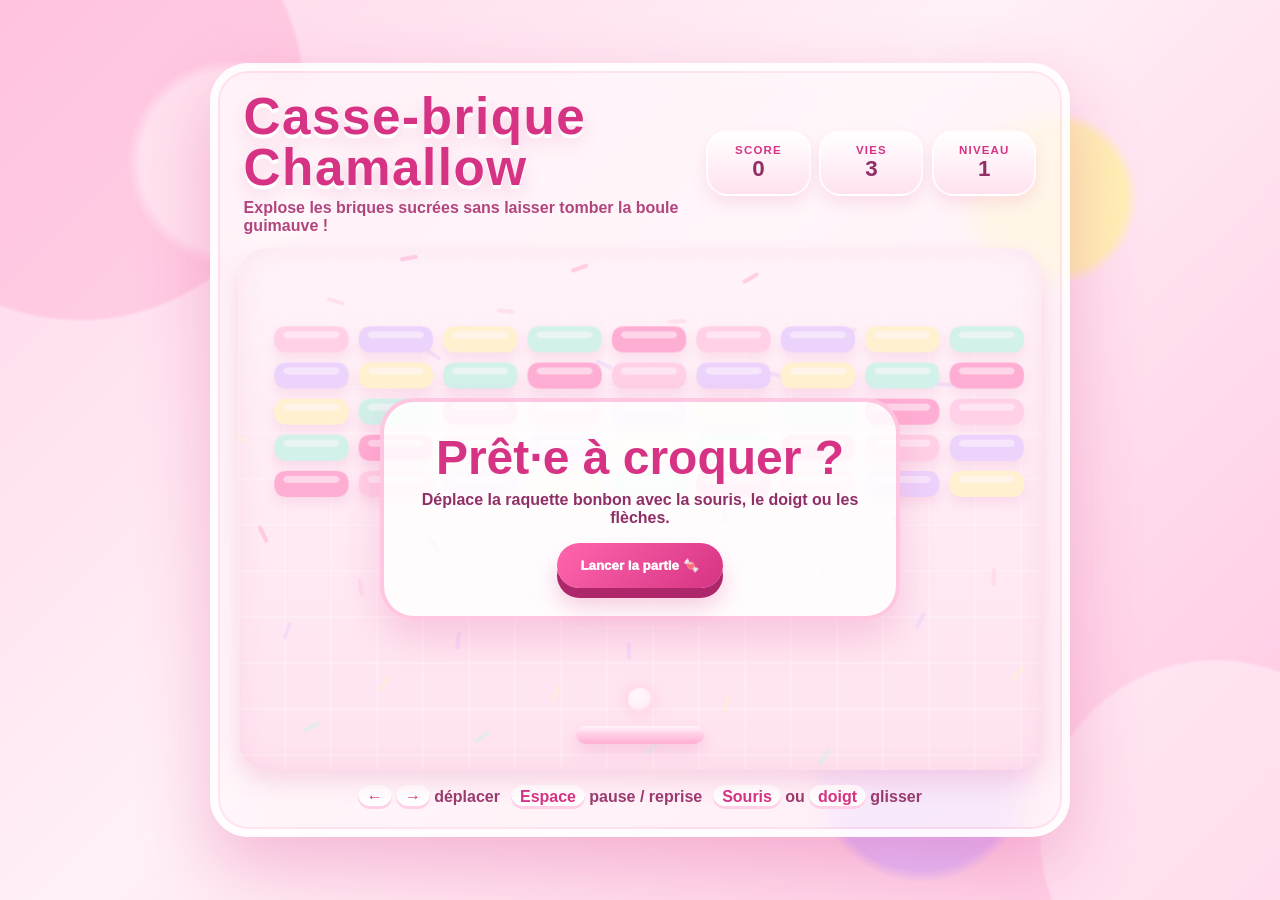
==== index.html @ 168cb3eb "Add candy marshmallow brick breaker page" ====
<!DOCTYPE html>
<html lang="fr">
<head>
  <meta charset="UTF-8" />
  <meta name="viewport" content="width=device-width, initial-scale=1.0" />
  <title>Casse-brique Chamallow</title>
  <style>
    :root {
      --pink-100: #fff0f7;
      --pink-200: #ffd6ea;
      --pink-300: #ffafd4;
      --pink-500: #ff66ad;
      --pink-700: #d63384;
      --mallow: #fff9fb;
      --mint: #9ff3dc;
      --lemon: #fff3a6;
      --lavender: #d8b4ff;
      --shadow: rgba(214, 51, 132, 0.28);
    }

    * {
      box-sizing: border-box;
    }

    body {
      margin: 0;
      min-height: 100vh;
      overflow: hidden;
      display: grid;
      place-items: center;
      font-family: "Trebuchet MS", "Segoe UI", sans-serif;
      color: #8f2f66;
      background:
        radial-gradient(circle at 18% 18%, rgba(255, 255, 255, 0.9) 0 7%, transparent 8%),
        radial-gradient(circle at 82% 22%, rgba(255, 243, 166, 0.8) 0 6%, transparent 7%),
        radial-gradient(circle at 72% 86%, rgba(216, 180, 255, 0.7) 0 8%, transparent 9%),
        linear-gradient(135deg, #ffd6ea 0%, #fff0f7 45%, #ffc7e2 100%);
    }

    body::before,
    body::after {
      content: "";
      position: fixed;
      inset: auto;
      border-radius: 999px;
      filter: blur(1px);
      opacity: 0.75;
      pointer-events: none;
    }

    body::before {
      width: 28rem;
      height: 28rem;
      left: -9rem;
      top: -8rem;
      background: rgba(255, 102, 173, 0.22);
    }

    body::after {
      width: 22rem;
      height: 22rem;
      right: -7rem;
      bottom: -7rem;
      background: rgba(255, 255, 255, 0.52);
    }

    .game-card {
      width: min(94vw, 860px);
      padding: 1.25rem;
      border: 8px solid rgba(255, 255, 255, 0.72);
      border-radius: 38px;
      background: rgba(255, 249, 251, 0.72);
      box-shadow: 0 28px 70px var(--shadow), inset 0 0 0 2px rgba(255, 102, 173, 0.12);
      backdrop-filter: blur(12px);
      position: relative;
      z-index: 1;
    }

    header {
      display: flex;
      justify-content: space-between;
      gap: 1rem;
      align-items: center;
      margin-bottom: 0.8rem;
      padding: 0 0.35rem;
    }

    h1 {
      margin: 0;
      line-height: 1;
      font-size: clamp(1.8rem, 4vw, 3.3rem);
      color: var(--pink-700);
      text-shadow: 0 4px 0 #fff, 0 9px 18px rgba(214, 51, 132, 0.18);
      letter-spacing: 0.03em;
    }

    .subtitle {
      margin: 0.35rem 0 0;
      font-weight: 700;
      color: #b1457e;
    }

    .stats {
      display: grid;
      grid-template-columns: repeat(3, minmax(70px, 1fr));
      gap: 0.55rem;
      min-width: min(330px, 45vw);
    }

    .stat {
      padding: 0.75rem 0.85rem;
      text-align: center;
      border-radius: 22px;
      background: linear-gradient(180deg, #fff, #ffe1ef);
      box-shadow: 0 8px 16px rgba(214, 51, 132, 0.12);
      border: 2px solid rgba(255, 255, 255, 0.8);
    }

    .stat span {
      display: block;
      font-size: 0.72rem;
      text-transform: uppercase;
      letter-spacing: 0.1em;
      font-weight: 900;
      color: #d63384;
    }

    .stat strong {
      font-size: 1.4rem;
    }

    .canvas-wrap {
      position: relative;
      border-radius: 30px;
      overflow: hidden;
      background:
        linear-gradient(rgba(255, 255, 255, 0.35) 2px, transparent 2px),
        linear-gradient(90deg, rgba(255, 255, 255, 0.35) 2px, transparent 2px),
        linear-gradient(180deg, #fff8fc 0%, #ffd4e8 100%);
      background-size: 46px 46px, 46px 46px, auto;
      box-shadow: inset 0 0 28px rgba(214, 51, 132, 0.18), 0 12px 25px rgba(214, 51, 132, 0.16);
    }

    canvas {
      width: 100%;
      display: block;
      touch-action: none;
      cursor: none;
    }

    .overlay {
      position: absolute;
      inset: 0;
      display: grid;
      place-items: center;
      padding: 1rem;
      text-align: center;
      background: rgba(255, 240, 247, 0.52);
      transition: opacity 0.2s ease;
    }

    .overlay.hidden {
      opacity: 0;
      pointer-events: none;
    }

    .bubble {
      max-width: 520px;
      padding: 1.7rem;
      border-radius: 34px;
      background: rgba(255, 255, 255, 0.86);
      border: 4px solid rgba(255, 175, 212, 0.7);
      box-shadow: 0 18px 38px rgba(214, 51, 132, 0.18);
    }

    .bubble h2 {
      margin: 0 0 0.4rem;
      font-size: clamp(1.8rem, 5vw, 3rem);
      color: var(--pink-700);
    }

    .bubble p {
      margin: 0.35rem 0 1rem;
      font-weight: 800;
    }

    button {
      border: 0;
      border-radius: 999px;
      padding: 0.95rem 1.45rem;
      font-weight: 950;
      color: #fff;
      background: linear-gradient(135deg, #ff66ad, #d63384);
      box-shadow: 0 10px 0 #ad276a, 0 18px 25px rgba(214, 51, 132, 0.25);
      cursor: pointer;
      transform: translateY(0);
      transition: transform 0.12s ease, box-shadow 0.12s ease;
    }

    button:active {
      transform: translateY(7px);
      box-shadow: 0 3px 0 #ad276a, 0 9px 16px rgba(214, 51, 132, 0.22);
    }

    .controls {
      display: flex;
      flex-wrap: wrap;
      gap: 0.7rem;
      justify-content: center;
      margin-top: 0.9rem;
      font-weight: 900;
      color: #9a3b6f;
    }

    .key {
      display: inline-flex;
      align-items: center;
      justify-content: center;
      min-width: 2rem;
      padding: 0.2rem 0.55rem;
      border-radius: 12px;
      background: #fff;
      box-shadow: inset 0 -3px 0 #ffd0e6;
      color: var(--pink-700);
    }

    @media (max-width: 720px) {
      body {
        overflow: auto;
        padding: 1rem 0;
      }

      header {
        flex-direction: column;
        text-align: center;
      }

      .stats {
        width: 100%;
        min-width: 0;
      }
    }
  </style>
</head>
<body>
  <main class="game-card" aria-label="Jeu casse-brique rose bonbon et chamallow">
    <header>
      <div>
        <h1>Casse-brique Chamallow</h1>
        <p class="subtitle">Explose les briques sucrées sans laisser tomber la boule guimauve !</p>
      </div>
      <section class="stats" aria-label="Statistiques de partie">
        <div class="stat"><span>Score</span><strong id="score">0</strong></div>
        <div class="stat"><span>Vies</span><strong id="lives">3</strong></div>
        <div class="stat"><span>Niveau</span><strong id="level">1</strong></div>
      </section>
    </header>

    <section class="canvas-wrap">
      <canvas id="game" width="800" height="520" aria-label="Zone de jeu casse-brique"></canvas>
      <div class="overlay" id="overlay">
        <div class="bubble">
          <h2 id="overlay-title">Prêt·e à croquer ?</h2>
          <p id="overlay-text">Déplace la raquette bonbon avec la souris, le doigt ou les flèches.</p>
          <button id="start-button" type="button">Lancer la partie 🍬</button>
        </div>
      </div>
    </section>

    <div class="controls" aria-label="Contrôles">
      <span><span class="key">←</span> <span class="key">→</span> déplacer</span>
      <span><span class="key">Espace</span> pause / reprise</span>
      <span><span class="key">Souris</span> ou <span class="key">doigt</span> glisser</span>
    </div>
  </main>

  <script>
    const canvas = document.querySelector("#game");
    const ctx = canvas.getContext("2d");
    const scoreEl = document.querySelector("#score");
    const livesEl = document.querySelector("#lives");
    const levelEl = document.querySelector("#level");
    const overlay = document.querySelector("#overlay");
    const overlayTitle = document.querySelector("#overlay-title");
    const overlayText = document.querySelector("#overlay-text");
    const startButton = document.querySelector("#start-button");

    const candyColors = ["#ff66ad", "#ffafd4", "#d8b4ff", "#fff3a6", "#9ff3dc"];
    const state = {
      score: 0,
      lives: 3,
      level: 1,
      running: false,
      paused: false,
      rightPressed: false,
      leftPressed: false,
    };

    const paddle = {
      width: 128,
      height: 18,
      x: canvas.width / 2 - 64,
      y: canvas.height - 44,
      speed: 9,
    };

    const ball = {
      x: canvas.width / 2,
      y: canvas.height - 70,
      radius: 12,
      dx: 4,
      dy: -4,
    };

    let bricks = [];
    const brickSettings = {
      rows: 5,
      cols: 9,
      width: 74,
      height: 26,
      padding: 10,
      offsetTop: 78,
      offsetLeft: 36,
    };

    function resetBall() {
      ball.x = canvas.width / 2;
      ball.y = canvas.height - 70;
      ball.dx = (Math.random() > 0.5 ? 1 : -1) * (4 + state.level * 0.35);
      ball.dy = -(4 + state.level * 0.25);
      paddle.x = canvas.width / 2 - paddle.width / 2;
    }

    function makeBricks() {
      bricks = [];
      brickSettings.rows = Math.min(7, 4 + state.level);
      for (let row = 0; row < brickSettings.rows; row += 1) {
        for (let col = 0; col < brickSettings.cols; col += 1) {
          const x = brickSettings.offsetLeft + col * (brickSettings.width + brickSettings.padding);
          const y = brickSettings.offsetTop + row * (brickSettings.height + brickSettings.padding);
          bricks.push({
            x,
            y,
            status: 1,
            color: candyColors[(row + col + state.level) % candyColors.length],
            points: (brickSettings.rows - row) * 10,
          });
        }
      }
    }

    function drawRoundedRect(x, y, width, height, radius) {
      ctx.beginPath();
      ctx.moveTo(x + radius, y);
      ctx.lineTo(x + width - radius, y);
      ctx.quadraticCurveTo(x + width, y, x + width, y + radius);
      ctx.lineTo(x + width, y + height - radius);
      ctx.quadraticCurveTo(x + width, y + height, x + width - radius, y + height);
      ctx.lineTo(x + radius, y + height);
      ctx.quadraticCurveTo(x, y + height, x, y + height - radius);
      ctx.lineTo(x, y + radius);
      ctx.quadraticCurveTo(x, y, x + radius, y);
      ctx.closePath();
    }

    function drawCandySprinkles() {
      ctx.save();
      ctx.globalAlpha = 0.55;
      for (let i = 0; i < 40; i += 1) {
        const x = (i * 97) % canvas.width;
        const y = (i * 53) % canvas.height;
        ctx.translate(x, y);
        ctx.rotate((i * 17) * Math.PI / 180);
        ctx.fillStyle = candyColors[i % candyColors.length];
        drawRoundedRect(-9, -2, 18, 4, 2);
        ctx.fill();
        ctx.setTransform(1, 0, 0, 1, 0, 0);
      }
      ctx.restore();
    }

    function drawBricks() {
      bricks.forEach((brick) => {
        if (!brick.status) return;
        ctx.save();
        ctx.shadowColor = "rgba(214, 51, 132, 0.22)";
        ctx.shadowBlur = 12;
        ctx.shadowOffsetY = 6;
        drawRoundedRect(brick.x, brick.y, brickSettings.width, brickSettings.height, 13);
        ctx.fillStyle = brick.color;
        ctx.fill();
        ctx.shadowColor = "transparent";
        ctx.globalAlpha = 0.55;
        ctx.fillStyle = "#fff";
        drawRoundedRect(brick.x + 9, brick.y + 5, brickSettings.width - 18, 7, 5);
        ctx.fill();
        ctx.restore();
      });
    }

    function drawPaddle() {
      const gradient = ctx.createLinearGradient(paddle.x, paddle.y, paddle.x, paddle.y + paddle.height);
      gradient.addColorStop(0, "#fff");
      gradient.addColorStop(0.45, "#ffafd4");
      gradient.addColorStop(1, "#ff66ad");
      ctx.save();
      ctx.shadowColor = "rgba(214, 51, 132, 0.35)";
      ctx.shadowBlur = 16;
      ctx.shadowOffsetY = 7;
      drawRoundedRect(paddle.x, paddle.y, paddle.width, paddle.height, 12);
      ctx.fillStyle = gradient;
      ctx.fill();
      ctx.restore();
    }

    function drawBall() {
      const glow = ctx.createRadialGradient(ball.x - 4, ball.y - 6, 2, ball.x, ball.y, ball.radius + 8);
      glow.addColorStop(0, "#ffffff");
      glow.addColorStop(0.5, "#fff0f7");
      glow.addColorStop(1, "#ff66ad");
      ctx.save();
      ctx.shadowColor = "rgba(255, 102, 173, 0.6)";
      ctx.shadowBlur = 18;
      ctx.beginPath();
      ctx.arc(ball.x, ball.y, ball.radius, 0, Math.PI * 2);
      ctx.fillStyle = glow;
      ctx.fill();
      ctx.closePath();
      ctx.restore();
    }

    function drawScene() {
      ctx.clearRect(0, 0, canvas.width, canvas.height);
      drawCandySprinkles();
      drawBricks();
      drawPaddle();
      drawBall();
    }

    function collisionDetection() {
      bricks.forEach((brick) => {
        if (!brick.status) return;
        const hitX = ball.x > brick.x && ball.x < brick.x + brickSettings.width;
        const hitY = ball.y > brick.y && ball.y < brick.y + brickSettings.height;
        if (hitX && hitY) {
          ball.dy = -ball.dy;
          brick.status = 0;
          state.score += brick.points;
          updateStats();
        }
      });

      if (bricks.every((brick) => !brick.status)) {
        state.level += 1;
        updateStats();
        makeBricks();
        resetBall();
        showOverlay("Délicieux niveau !", "Encore plus de briques chamallow arrivent...", "Continuer 🍭");
        state.running = false;
      }
    }

    function updateStats() {
      scoreEl.textContent = state.score;
      livesEl.textContent = state.lives;
      levelEl.textContent = state.level;
    }

    function move() {
      if (state.rightPressed) {
        paddle.x = Math.min(canvas.width - paddle.width, paddle.x + paddle.speed);
      }
      if (state.leftPressed) {
        paddle.x = Math.max(0, paddle.x - paddle.speed);
      }

      ball.x += ball.dx;
      ball.y += ball.dy;

      if (ball.x + ball.radius > canvas.width || ball.x - ball.radius < 0) {
        ball.dx = -ball.dx;
      }
      if (ball.y - ball.radius < 0) {
        ball.dy = -ball.dy;
      }

      const touchesPaddle =
        ball.y + ball.radius > paddle.y &&
        ball.x > paddle.x &&
        ball.x < paddle.x + paddle.width;

      if (touchesPaddle) {
        const hitPoint = (ball.x - (paddle.x + paddle.width / 2)) / (paddle.width / 2);
        ball.dx = hitPoint * (6 + state.level * 0.35);
        ball.dy = -Math.abs(ball.dy);
      } else if (ball.y + ball.radius > canvas.height) {
        state.lives -= 1;
        updateStats();
        if (state.lives <= 0) {
          showOverlay("Oh non, tout a fondu !", `Score final : ${state.score}. Retente ta chance sucrée.`, "Rejouer 🍡");
          state.score = 0;
          state.lives = 3;
          state.level = 1;
          makeBricks();
          resetBall();
          updateStats();
          state.running = false;
        } else {
          resetBall();
        }
      }
    }

    function loop() {
      drawScene();
      if (state.running && !state.paused) {
        collisionDetection();
        move();
      }
      requestAnimationFrame(loop);
    }

    function showOverlay(title, text, buttonLabel) {
      overlayTitle.textContent = title;
      overlayText.textContent = text;
      startButton.textContent = buttonLabel;
      overlay.classList.remove("hidden");
    }

    function startGame() {
      state.running = true;
      state.paused = false;
      overlay.classList.add("hidden");
    }

    function setPaddleFromClientX(clientX) {
      const rect = canvas.getBoundingClientRect();
      const scaleX = canvas.width / rect.width;
      const x = (clientX - rect.left) * scaleX;
      paddle.x = Math.max(0, Math.min(canvas.width - paddle.width, x - paddle.width / 2));
    }

    document.addEventListener("keydown", (event) => {
      if (event.key === "ArrowRight") state.rightPressed = true;
      if (event.key === "ArrowLeft") state.leftPressed = true;
      if (event.code === "Space") {
        event.preventDefault();
        if (!state.running) {
          startGame();
        } else {
          state.paused = !state.paused;
          if (state.paused) showOverlay("Pause chamallow", "Appuie sur Espace ou sur le bouton pour repartir.", "Reprendre 🍬");
          if (!state.paused) overlay.classList.add("hidden");
        }
      }
    });

    document.addEventListener("keyup", (event) => {
      if (event.key === "ArrowRight") state.rightPressed = false;
      if (event.key === "ArrowLeft") state.leftPressed = false;
    });

    canvas.addEventListener("mousemove", (event) => setPaddleFromClientX(event.clientX));
    canvas.addEventListener("touchmove", (event) => {
      event.preventDefault();
      setPaddleFromClientX(event.touches[0].clientX);
    }, { passive: false });
    startButton.addEventListener("click", startGame);

    makeBricks();
    resetBall();
    updateStats();
    loop();
  </script>
</body>
</html>
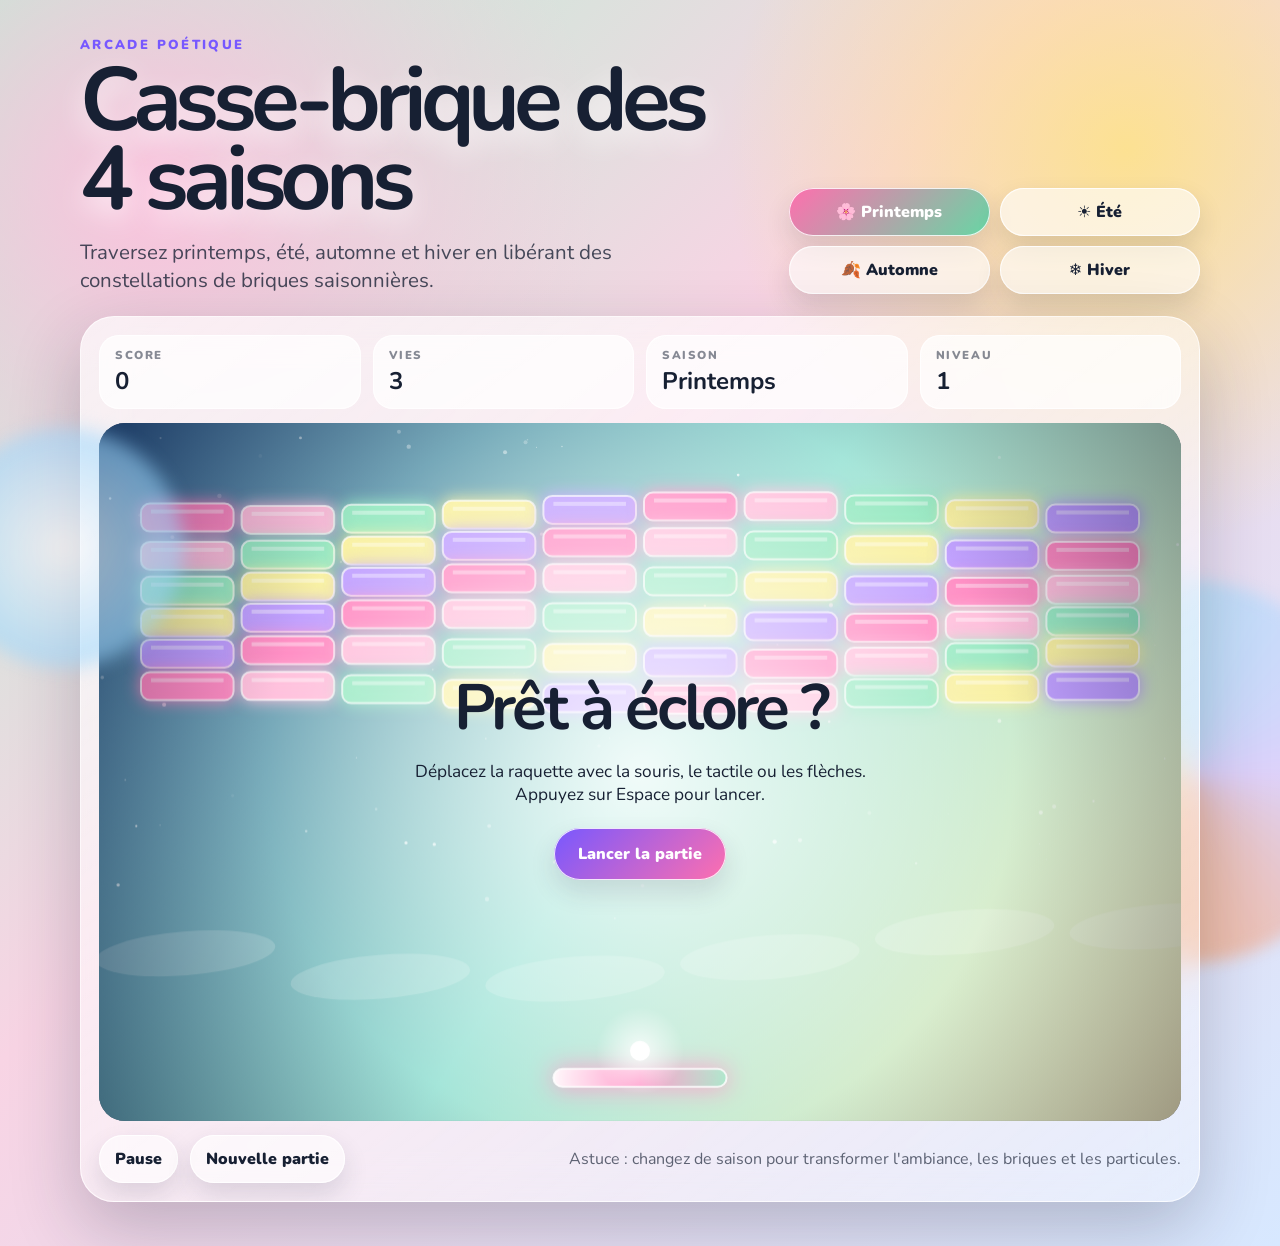
==== commit e1b032c5: "Create four seasons brick breaker game" ====
--- a/index.html
+++ b/index.html
@@ -1,576 +1,54 @@
-<!DOCTYPE html>
+<!doctype html>
 <html lang="fr">
-<head>
-  <meta charset="UTF-8" />
-  <meta name="viewport" content="width=device-width, initial-scale=1.0" />
-  <title>Casse-brique Chamallow</title>
-  <style>
-    :root {
-      --pink-100: #fff0f7;
-      --pink-200: #ffd6ea;
-      --pink-300: #ffafd4;
-      --pink-500: #ff66ad;
-      --pink-700: #d63384;
-      --mallow: #fff9fb;
-      --mint: #9ff3dc;
-      --lemon: #fff3a6;
-      --lavender: #d8b4ff;
-      --shadow: rgba(214, 51, 132, 0.28);
-    }
+  <head>
+    <meta charset="utf-8" />
+    <meta name="viewport" content="width=device-width, initial-scale=1" />
+    <title>Casse-brique des 4 saisons</title>
+    <link rel="preconnect" href="https://fonts.googleapis.com" />
+    <link rel="preconnect" href="https://fonts.gstatic.com" crossorigin />
+    <link href="https://fonts.googleapis.com/css2?family=Nunito:wght@400;700;900&display=swap" rel="stylesheet" />
+    <link rel="stylesheet" href="styles.css" />
+  </head>
+  <body>
+    <main class="shell">
+      <section class="hero" aria-labelledby="game-title">
+        <div>
+          <p class="eyebrow">Arcade poétique</p>
+          <h1 id="game-title">Casse-brique des 4 saisons</h1>
+          <p class="intro">
+            Traversez printemps, été, automne et hiver en libérant des constellations de briques saisonnières.
+          </p>
+        </div>
+        <div class="season-selector" aria-label="Choisir une saison">
+          <button class="season-pill active" data-season="spring">🌸 Printemps</button>
+          <button class="season-pill" data-season="summer">☀️ Été</button>
+          <button class="season-pill" data-season="autumn">🍂 Automne</button>
+          <button class="season-pill" data-season="winter">❄️ Hiver</button>
+        </div>
+      </section>
 
-    * {
-      box-sizing: border-box;
-    }
-
-    body {
-      margin: 0;
-      min-height: 100vh;
-      overflow: hidden;
-      display: grid;
-      place-items: center;
-      font-family: "Trebuchet MS", "Segoe UI", sans-serif;
-      color: #8f2f66;
-      background:
-        radial-gradient(circle at 18% 18%, rgba(255, 255, 255, 0.9) 0 7%, transparent 8%),
-        radial-gradient(circle at 82% 22%, rgba(255, 243, 166, 0.8) 0 6%, transparent 7%),
-        radial-gradient(circle at 72% 86%, rgba(216, 180, 255, 0.7) 0 8%, transparent 9%),
-        linear-gradient(135deg, #ffd6ea 0%, #fff0f7 45%, #ffc7e2 100%);
-    }
-
-    body::before,
-    body::after {
-      content: "";
-      position: fixed;
-      inset: auto;
-      border-radius: 999px;
-      filter: blur(1px);
-      opacity: 0.75;
-      pointer-events: none;
-    }
-
-    body::before {
-      width: 28rem;
-      height: 28rem;
-      left: -9rem;
-      top: -8rem;
-      background: rgba(255, 102, 173, 0.22);
-    }
-
-    body::after {
-      width: 22rem;
-      height: 22rem;
-      right: -7rem;
-      bottom: -7rem;
-      background: rgba(255, 255, 255, 0.52);
-    }
-
-    .game-card {
-      width: min(94vw, 860px);
-      padding: 1.25rem;
-      border: 8px solid rgba(255, 255, 255, 0.72);
-      border-radius: 38px;
-      background: rgba(255, 249, 251, 0.72);
-      box-shadow: 0 28px 70px var(--shadow), inset 0 0 0 2px rgba(255, 102, 173, 0.12);
-      backdrop-filter: blur(12px);
-      position: relative;
-      z-index: 1;
-    }
-
-    header {
-      display: flex;
-      justify-content: space-between;
-      gap: 1rem;
-      align-items: center;
-      margin-bottom: 0.8rem;
-      padding: 0 0.35rem;
-    }
-
-    h1 {
-      margin: 0;
-      line-height: 1;
-      font-size: clamp(1.8rem, 4vw, 3.3rem);
-      color: var(--pink-700);
-      text-shadow: 0 4px 0 #fff, 0 9px 18px rgba(214, 51, 132, 0.18);
-      letter-spacing: 0.03em;
-    }
-
-    .subtitle {
-      margin: 0.35rem 0 0;
-      font-weight: 700;
-      color: #b1457e;
-    }
-
-    .stats {
-      display: grid;
-      grid-template-columns: repeat(3, minmax(70px, 1fr));
-      gap: 0.55rem;
-      min-width: min(330px, 45vw);
-    }
-
-    .stat {
-      padding: 0.75rem 0.85rem;
-      text-align: center;
-      border-radius: 22px;
-      background: linear-gradient(180deg, #fff, #ffe1ef);
-      box-shadow: 0 8px 16px rgba(214, 51, 132, 0.12);
-      border: 2px solid rgba(255, 255, 255, 0.8);
-    }
-
-    .stat span {
-      display: block;
-      font-size: 0.72rem;
-      text-transform: uppercase;
-      letter-spacing: 0.1em;
-      font-weight: 900;
-      color: #d63384;
-    }
-
-    .stat strong {
-      font-size: 1.4rem;
-    }
-
-    .canvas-wrap {
-      position: relative;
-      border-radius: 30px;
-      overflow: hidden;
-      background:
-        linear-gradient(rgba(255, 255, 255, 0.35) 2px, transparent 2px),
-        linear-gradient(90deg, rgba(255, 255, 255, 0.35) 2px, transparent 2px),
-        linear-gradient(180deg, #fff8fc 0%, #ffd4e8 100%);
-      background-size: 46px 46px, 46px 46px, auto;
-      box-shadow: inset 0 0 28px rgba(214, 51, 132, 0.18), 0 12px 25px rgba(214, 51, 132, 0.16);
-    }
-
-    canvas {
-      width: 100%;
-      display: block;
-      touch-action: none;
-      cursor: none;
-    }
-
-    .overlay {
-      position: absolute;
-      inset: 0;
-      display: grid;
-      place-items: center;
-      padding: 1rem;
-      text-align: center;
-      background: rgba(255, 240, 247, 0.52);
-      transition: opacity 0.2s ease;
-    }
-
-    .overlay.hidden {
-      opacity: 0;
-      pointer-events: none;
-    }
-
-    .bubble {
-      max-width: 520px;
-      padding: 1.7rem;
-      border-radius: 34px;
-      background: rgba(255, 255, 255, 0.86);
-      border: 4px solid rgba(255, 175, 212, 0.7);
-      box-shadow: 0 18px 38px rgba(214, 51, 132, 0.18);
-    }
-
-    .bubble h2 {
-      margin: 0 0 0.4rem;
-      font-size: clamp(1.8rem, 5vw, 3rem);
-      color: var(--pink-700);
-    }
-
-    .bubble p {
-      margin: 0.35rem 0 1rem;
-      font-weight: 800;
-    }
-
-    button {
-      border: 0;
-      border-radius: 999px;
-      padding: 0.95rem 1.45rem;
-      font-weight: 950;
-      color: #fff;
-      background: linear-gradient(135deg, #ff66ad, #d63384);
-      box-shadow: 0 10px 0 #ad276a, 0 18px 25px rgba(214, 51, 132, 0.25);
-      cursor: pointer;
-      transform: translateY(0);
-      transition: transform 0.12s ease, box-shadow 0.12s ease;
-    }
-
-    button:active {
-      transform: translateY(7px);
-      box-shadow: 0 3px 0 #ad276a, 0 9px 16px rgba(214, 51, 132, 0.22);
-    }
-
-    .controls {
-      display: flex;
-      flex-wrap: wrap;
-      gap: 0.7rem;
-      justify-content: center;
-      margin-top: 0.9rem;
-      font-weight: 900;
-      color: #9a3b6f;
-    }
-
-    .key {
-      display: inline-flex;
-      align-items: center;
-      justify-content: center;
-      min-width: 2rem;
-      padding: 0.2rem 0.55rem;
-      border-radius: 12px;
-      background: #fff;
-      box-shadow: inset 0 -3px 0 #ffd0e6;
-      color: var(--pink-700);
-    }
-
-    @media (max-width: 720px) {
-      body {
-        overflow: auto;
-        padding: 1rem 0;
-      }
-
-      header {
-        flex-direction: column;
-        text-align: center;
-      }
-
-      .stats {
-        width: 100%;
-        min-width: 0;
-      }
-    }
-  </style>
-</head>
-<body>
-  <main class="game-card" aria-label="Jeu casse-brique rose bonbon et chamallow">
-    <header>
-      <div>
-        <h1>Casse-brique Chamallow</h1>
-        <p class="subtitle">Explose les briques sucrées sans laisser tomber la boule guimauve !</p>
-      </div>
-      <section class="stats" aria-label="Statistiques de partie">
-        <div class="stat"><span>Score</span><strong id="score">0</strong></div>
-        <div class="stat"><span>Vies</span><strong id="lives">3</strong></div>
-        <div class="stat"><span>Niveau</span><strong id="level">1</strong></div>
+      <section class="game-card">
+        <div class="hud" aria-live="polite">
+          <div><span>Score</span><strong id="score">0</strong></div>
+          <div><span>Vies</span><strong id="lives">3</strong></div>
+          <div><span>Saison</span><strong id="season-name">Printemps</strong></div>
+          <div><span>Niveau</span><strong id="level">1</strong></div>
+        </div>
+        <div class="canvas-wrap">
+          <canvas id="game" width="960" height="620" aria-label="Jeu casse-brique des 4 saisons"></canvas>
+          <div id="overlay" class="overlay">
+            <h2>Prêt à éclore ?</h2>
+            <p>Déplacez la raquette avec la souris, le tactile ou les flèches. Appuyez sur Espace pour lancer.</p>
+            <button id="start-button">Lancer la partie</button>
+          </div>
+        </div>
+        <div class="controls">
+          <button id="pause-button">Pause</button>
+          <button id="reset-button">Nouvelle partie</button>
+          <p>Astuce : changez de saison pour transformer l'ambiance, les briques et les particules.</p>
+        </div>
       </section>
-    </header>
-
-    <section class="canvas-wrap">
-      <canvas id="game" width="800" height="520" aria-label="Zone de jeu casse-brique"></canvas>
-      <div class="overlay" id="overlay">
-        <div class="bubble">
-          <h2 id="overlay-title">Prêt·e à croquer ?</h2>
-          <p id="overlay-text">Déplace la raquette bonbon avec la souris, le doigt ou les flèches.</p>
-          <button id="start-button" type="button">Lancer la partie 🍬</button>
-        </div>
-      </div>
-    </section>
-
-    <div class="controls" aria-label="Contrôles">
-      <span><span class="key">←</span> <span class="key">→</span> déplacer</span>
-      <span><span class="key">Espace</span> pause / reprise</span>
-      <span><span class="key">Souris</span> ou <span class="key">doigt</span> glisser</span>
-    </div>
-  </main>
-
-  <script>
-    const canvas = document.querySelector("#game");
-    const ctx = canvas.getContext("2d");
-    const scoreEl = document.querySelector("#score");
-    const livesEl = document.querySelector("#lives");
-    const levelEl = document.querySelector("#level");
-    const overlay = document.querySelector("#overlay");
-    const overlayTitle = document.querySelector("#overlay-title");
-    const overlayText = document.querySelector("#overlay-text");
-    const startButton = document.querySelector("#start-button");
-
-    const candyColors = ["#ff66ad", "#ffafd4", "#d8b4ff", "#fff3a6", "#9ff3dc"];
-    const state = {
-      score: 0,
-      lives: 3,
-      level: 1,
-      running: false,
-      paused: false,
-      rightPressed: false,
-      leftPressed: false,
-    };
-
-    const paddle = {
-      width: 128,
-      height: 18,
-      x: canvas.width / 2 - 64,
-      y: canvas.height - 44,
-      speed: 9,
-    };
-
-    const ball = {
-      x: canvas.width / 2,
-      y: canvas.height - 70,
-      radius: 12,
-      dx: 4,
-      dy: -4,
-    };
-
-    let bricks = [];
-    const brickSettings = {
-      rows: 5,
-      cols: 9,
-      width: 74,
-      height: 26,
-      padding: 10,
-      offsetTop: 78,
-      offsetLeft: 36,
-    };
-
-    function resetBall() {
-      ball.x = canvas.width / 2;
-      ball.y = canvas.height - 70;
-      ball.dx = (Math.random() > 0.5 ? 1 : -1) * (4 + state.level * 0.35);
-      ball.dy = -(4 + state.level * 0.25);
-      paddle.x = canvas.width / 2 - paddle.width / 2;
-    }
-
-    function makeBricks() {
-      bricks = [];
-      brickSettings.rows = Math.min(7, 4 + state.level);
-      for (let row = 0; row < brickSettings.rows; row += 1) {
-        for (let col = 0; col < brickSettings.cols; col += 1) {
-          const x = brickSettings.offsetLeft + col * (brickSettings.width + brickSettings.padding);
-          const y = brickSettings.offsetTop + row * (brickSettings.height + brickSettings.padding);
-          bricks.push({
-            x,
-            y,
-            status: 1,
-            color: candyColors[(row + col + state.level) % candyColors.length],
-            points: (brickSettings.rows - row) * 10,
-          });
-        }
-      }
-    }
-
-    function drawRoundedRect(x, y, width, height, radius) {
-      ctx.beginPath();
-      ctx.moveTo(x + radius, y);
-      ctx.lineTo(x + width - radius, y);
-      ctx.quadraticCurveTo(x + width, y, x + width, y + radius);
-      ctx.lineTo(x + width, y + height - radius);
-      ctx.quadraticCurveTo(x + width, y + height, x + width - radius, y + height);
-      ctx.lineTo(x + radius, y + height);
-      ctx.quadraticCurveTo(x, y + height, x, y + height - radius);
-      ctx.lineTo(x, y + radius);
-      ctx.quadraticCurveTo(x, y, x + radius, y);
-      ctx.closePath();
-    }
-
-    function drawCandySprinkles() {
-      ctx.save();
-      ctx.globalAlpha = 0.55;
-      for (let i = 0; i < 40; i += 1) {
-        const x = (i * 97) % canvas.width;
-        const y = (i * 53) % canvas.height;
-        ctx.translate(x, y);
-        ctx.rotate((i * 17) * Math.PI / 180);
-        ctx.fillStyle = candyColors[i % candyColors.length];
-        drawRoundedRect(-9, -2, 18, 4, 2);
-        ctx.fill();
-        ctx.setTransform(1, 0, 0, 1, 0, 0);
-      }
-      ctx.restore();
-    }
-
-    function drawBricks() {
-      bricks.forEach((brick) => {
-        if (!brick.status) return;
-        ctx.save();
-        ctx.shadowColor = "rgba(214, 51, 132, 0.22)";
-        ctx.shadowBlur = 12;
-        ctx.shadowOffsetY = 6;
-        drawRoundedRect(brick.x, brick.y, brickSettings.width, brickSettings.height, 13);
-        ctx.fillStyle = brick.color;
-        ctx.fill();
-        ctx.shadowColor = "transparent";
-        ctx.globalAlpha = 0.55;
-        ctx.fillStyle = "#fff";
-        drawRoundedRect(brick.x + 9, brick.y + 5, brickSettings.width - 18, 7, 5);
-        ctx.fill();
-        ctx.restore();
-      });
-    }
-
-    function drawPaddle() {
-      const gradient = ctx.createLinearGradient(paddle.x, paddle.y, paddle.x, paddle.y + paddle.height);
-      gradient.addColorStop(0, "#fff");
-      gradient.addColorStop(0.45, "#ffafd4");
-      gradient.addColorStop(1, "#ff66ad");
-      ctx.save();
-      ctx.shadowColor = "rgba(214, 51, 132, 0.35)";
-      ctx.shadowBlur = 16;
-      ctx.shadowOffsetY = 7;
-      drawRoundedRect(paddle.x, paddle.y, paddle.width, paddle.height, 12);
-      ctx.fillStyle = gradient;
-      ctx.fill();
-      ctx.restore();
-    }
-
-    function drawBall() {
-      const glow = ctx.createRadialGradient(ball.x - 4, ball.y - 6, 2, ball.x, ball.y, ball.radius + 8);
-      glow.addColorStop(0, "#ffffff");
-      glow.addColorStop(0.5, "#fff0f7");
-      glow.addColorStop(1, "#ff66ad");
-      ctx.save();
-      ctx.shadowColor = "rgba(255, 102, 173, 0.6)";
-      ctx.shadowBlur = 18;
-      ctx.beginPath();
-      ctx.arc(ball.x, ball.y, ball.radius, 0, Math.PI * 2);
-      ctx.fillStyle = glow;
-      ctx.fill();
-      ctx.closePath();
-      ctx.restore();
-    }
-
-    function drawScene() {
-      ctx.clearRect(0, 0, canvas.width, canvas.height);
-      drawCandySprinkles();
-      drawBricks();
-      drawPaddle();
-      drawBall();
-    }
-
-    function collisionDetection() {
-      bricks.forEach((brick) => {
-        if (!brick.status) return;
-        const hitX = ball.x > brick.x && ball.x < brick.x + brickSettings.width;
-        const hitY = ball.y > brick.y && ball.y < brick.y + brickSettings.height;
-        if (hitX && hitY) {
-          ball.dy = -ball.dy;
-          brick.status = 0;
-          state.score += brick.points;
-          updateStats();
-        }
-      });
-
-      if (bricks.every((brick) => !brick.status)) {
-        state.level += 1;
-        updateStats();
-        makeBricks();
-        resetBall();
-        showOverlay("Délicieux niveau !", "Encore plus de briques chamallow arrivent...", "Continuer 🍭");
-        state.running = false;
-      }
-    }
-
-    function updateStats() {
-      scoreEl.textContent = state.score;
-      livesEl.textContent = state.lives;
-      levelEl.textContent = state.level;
-    }
-
-    function move() {
-      if (state.rightPressed) {
-        paddle.x = Math.min(canvas.width - paddle.width, paddle.x + paddle.speed);
-      }
-      if (state.leftPressed) {
-        paddle.x = Math.max(0, paddle.x - paddle.speed);
-      }
-
-      ball.x += ball.dx;
-      ball.y += ball.dy;
-
-      if (ball.x + ball.radius > canvas.width || ball.x - ball.radius < 0) {
-        ball.dx = -ball.dx;
-      }
-      if (ball.y - ball.radius < 0) {
-        ball.dy = -ball.dy;
-      }
-
-      const touchesPaddle =
-        ball.y + ball.radius > paddle.y &&
-        ball.x > paddle.x &&
-        ball.x < paddle.x + paddle.width;
-
-      if (touchesPaddle) {
-        const hitPoint = (ball.x - (paddle.x + paddle.width / 2)) / (paddle.width / 2);
-        ball.dx = hitPoint * (6 + state.level * 0.35);
-        ball.dy = -Math.abs(ball.dy);
-      } else if (ball.y + ball.radius > canvas.height) {
-        state.lives -= 1;
-        updateStats();
-        if (state.lives <= 0) {
-          showOverlay("Oh non, tout a fondu !", `Score final : ${state.score}. Retente ta chance sucrée.`, "Rejouer 🍡");
-          state.score = 0;
-          state.lives = 3;
-          state.level = 1;
-          makeBricks();
-          resetBall();
-          updateStats();
-          state.running = false;
-        } else {
-          resetBall();
-        }
-      }
-    }
-
-    function loop() {
-      drawScene();
-      if (state.running && !state.paused) {
-        collisionDetection();
-        move();
-      }
-      requestAnimationFrame(loop);
-    }
-
-    function showOverlay(title, text, buttonLabel) {
-      overlayTitle.textContent = title;
-      overlayText.textContent = text;
-      startButton.textContent = buttonLabel;
-      overlay.classList.remove("hidden");
-    }
-
-    function startGame() {
-      state.running = true;
-      state.paused = false;
-      overlay.classList.add("hidden");
-    }
-
-    function setPaddleFromClientX(clientX) {
-      const rect = canvas.getBoundingClientRect();
-      const scaleX = canvas.width / rect.width;
-      const x = (clientX - rect.left) * scaleX;
-      paddle.x = Math.max(0, Math.min(canvas.width - paddle.width, x - paddle.width / 2));
-    }
-
-    document.addEventListener("keydown", (event) => {
-      if (event.key === "ArrowRight") state.rightPressed = true;
-      if (event.key === "ArrowLeft") state.leftPressed = true;
-      if (event.code === "Space") {
-        event.preventDefault();
-        if (!state.running) {
-          startGame();
-        } else {
-          state.paused = !state.paused;
-          if (state.paused) showOverlay("Pause chamallow", "Appuie sur Espace ou sur le bouton pour repartir.", "Reprendre 🍬");
-          if (!state.paused) overlay.classList.add("hidden");
-        }
-      }
-    });
-
-    document.addEventListener("keyup", (event) => {
-      if (event.key === "ArrowRight") state.rightPressed = false;
-      if (event.key === "ArrowLeft") state.leftPressed = false;
-    });
-
-    canvas.addEventListener("mousemove", (event) => setPaddleFromClientX(event.clientX));
-    canvas.addEventListener("touchmove", (event) => {
-      event.preventDefault();
-      setPaddleFromClientX(event.touches[0].clientX);
-    }, { passive: false });
-    startButton.addEventListener("click", startGame);
-
-    makeBricks();
-    resetBall();
-    updateStats();
-    loop();
-  </script>
-</body>
+    </main>
+    <script src="game.js"></script>
+  </body>
 </html>
--- a/styles.css
+++ b/styles.css
@@ -0,0 +1,226 @@
+:root {
+  --ink: #172033;
+  --paper: #fffaf2;
+  --glass: rgba(255, 255, 255, 0.72);
+  --accent: #ff6fae;
+  --accent-2: #66d7a4;
+  --shadow: 0 26px 70px rgba(30, 34, 55, 0.24);
+}
+
+* { box-sizing: border-box; }
+
+body {
+  margin: 0;
+  min-height: 100vh;
+  overflow-x: hidden;
+  font-family: "Nunito", system-ui, sans-serif;
+  color: var(--ink);
+  background:
+    radial-gradient(circle at 12% 15%, rgba(255, 190, 221, 0.9), transparent 28rem),
+    radial-gradient(circle at 88% 12%, rgba(255, 228, 122, 0.78), transparent 25rem),
+    linear-gradient(135deg, #b8f2d4 0%, #f8d4e4 42%, #d7e8ff 100%);
+}
+
+body::before,
+body::after {
+  content: "";
+  position: fixed;
+  inset: auto;
+  border-radius: 999px;
+  filter: blur(8px);
+  opacity: 0.55;
+  pointer-events: none;
+}
+
+body::before {
+  width: 24rem;
+  height: 24rem;
+  right: -6rem;
+  bottom: -4rem;
+  background: conic-gradient(from 180deg, #ff9c5a, #f6df6c, #9be1ff, #d9c5ff, #ff9c5a);
+}
+
+body::after {
+  width: 16rem;
+  height: 16rem;
+  left: -4rem;
+  bottom: 14rem;
+  background: radial-gradient(circle, #ffffff, #9bd8ff 62%, transparent 70%);
+}
+
+.shell {
+  width: min(1120px, calc(100% - 32px));
+  margin: 0 auto;
+  padding: 36px 0 44px;
+}
+
+.hero {
+  display: grid;
+  grid-template-columns: 1.25fr 0.75fr;
+  gap: 24px;
+  align-items: end;
+  margin-bottom: 22px;
+}
+
+.eyebrow {
+  margin: 0 0 8px;
+  font-size: 0.82rem;
+  font-weight: 900;
+  letter-spacing: 0.18em;
+  text-transform: uppercase;
+  color: #7758ff;
+}
+
+h1 {
+  max-width: 780px;
+  margin: 0;
+  font-size: clamp(2.4rem, 7vw, 5.8rem);
+  line-height: 0.88;
+  letter-spacing: -0.07em;
+  text-shadow: 0 10px 28px rgba(255, 255, 255, 0.72);
+}
+
+.intro {
+  max-width: 640px;
+  margin: 18px 0 0;
+  font-size: clamp(1rem, 2vw, 1.28rem);
+  color: rgba(23, 32, 51, 0.78);
+}
+
+.season-selector {
+  display: grid;
+  grid-template-columns: repeat(2, minmax(0, 1fr));
+  gap: 10px;
+}
+
+.season-pill,
+.controls button,
+.overlay button {
+  border: 0;
+  border-radius: 999px;
+  padding: 13px 16px;
+  font: inherit;
+  font-weight: 900;
+  color: var(--ink);
+  background: rgba(255, 255, 255, 0.62);
+  box-shadow: 0 12px 26px rgba(39, 45, 72, 0.14), inset 0 0 0 1px rgba(255,255,255,0.85);
+  cursor: pointer;
+  transition: transform 0.18s ease, box-shadow 0.18s ease, background 0.18s ease;
+}
+
+.season-pill:hover,
+.controls button:hover,
+.overlay button:hover {
+  transform: translateY(-2px);
+  box-shadow: 0 18px 34px rgba(39, 45, 72, 0.2), inset 0 0 0 1px rgba(255,255,255,0.95);
+}
+
+.season-pill.active {
+  background: linear-gradient(135deg, var(--accent), var(--accent-2));
+  color: white;
+}
+
+.game-card {
+  position: relative;
+  overflow: hidden;
+  border: 1px solid rgba(255, 255, 255, 0.7);
+  border-radius: 34px;
+  padding: 18px;
+  background: linear-gradient(145deg, rgba(255,255,255,0.68), rgba(255,255,255,0.32));
+  box-shadow: var(--shadow);
+  backdrop-filter: blur(22px);
+}
+
+.hud {
+  display: grid;
+  grid-template-columns: repeat(4, minmax(0, 1fr));
+  gap: 12px;
+  margin-bottom: 14px;
+}
+
+.hud div {
+  border-radius: 20px;
+  padding: 12px 16px;
+  background: var(--glass);
+  box-shadow: inset 0 0 0 1px rgba(255,255,255,0.76);
+}
+
+.hud span {
+  display: block;
+  font-size: 0.72rem;
+  font-weight: 900;
+  letter-spacing: 0.14em;
+  text-transform: uppercase;
+  color: rgba(23, 32, 51, 0.52);
+}
+
+.hud strong {
+  display: block;
+  margin-top: 2px;
+  font-size: 1.5rem;
+}
+
+.canvas-wrap {
+  position: relative;
+  border-radius: 26px;
+  overflow: hidden;
+  background: #0d1630;
+  box-shadow: inset 0 0 0 2px rgba(255,255,255,0.18);
+}
+
+canvas {
+  display: block;
+  width: 100%;
+  aspect-ratio: 48 / 31;
+}
+
+.overlay {
+  position: absolute;
+  inset: 0;
+  display: grid;
+  place-content: center;
+  padding: 28px;
+  text-align: center;
+  background: radial-gradient(circle, rgba(255,255,255,0.88), rgba(255,255,255,0.2) 58%, rgba(15,22,47,0.4));
+}
+
+.overlay.hidden { display: none; }
+
+.overlay h2 {
+  margin: 0 0 8px;
+  font-size: clamp(2rem, 5vw, 4.2rem);
+  letter-spacing: -0.05em;
+}
+
+.overlay p {
+  max-width: 520px;
+  margin: 0 auto 22px;
+  font-size: 1.08rem;
+}
+
+.overlay button {
+  width: fit-content;
+  margin: 0 auto;
+  padding: 15px 24px;
+  color: white;
+  background: linear-gradient(135deg, #7758ff, #ff6fae);
+}
+
+.controls {
+  display: flex;
+  align-items: center;
+  gap: 12px;
+  flex-wrap: wrap;
+  margin-top: 14px;
+}
+
+.controls p {
+  margin: 0 0 0 auto;
+  color: rgba(23, 32, 51, 0.68);
+}
+
+@media (max-width: 780px) {
+  .hero { grid-template-columns: 1fr; }
+  .hud { grid-template-columns: repeat(2, minmax(0, 1fr)); }
+  .controls p { width: 100%; }
+}
